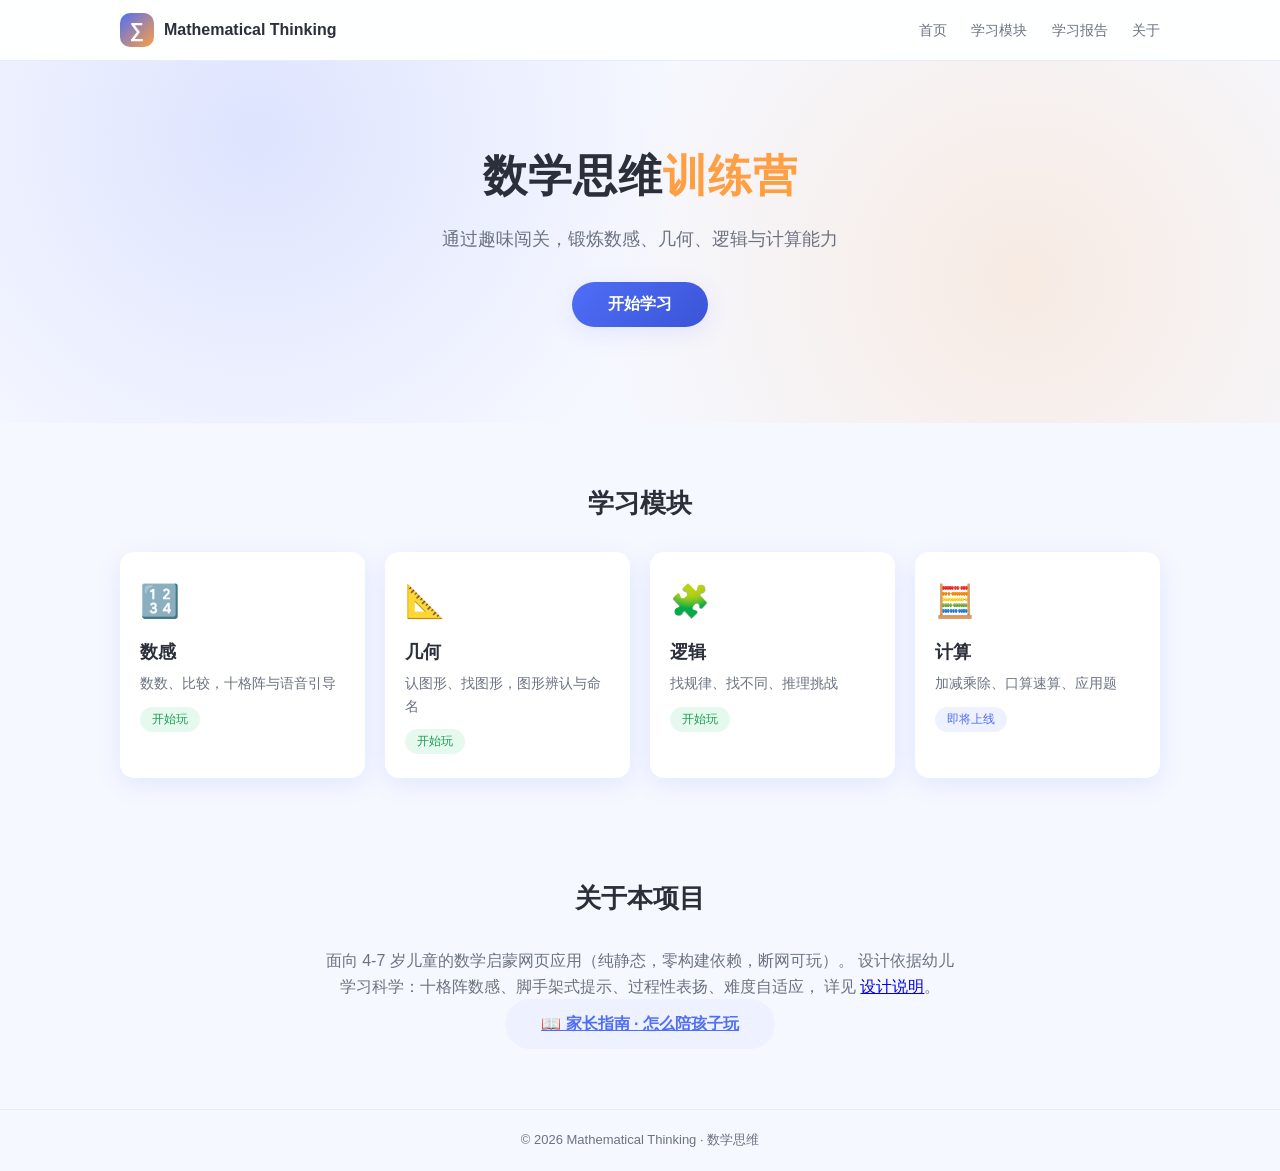
==== index.html @ 92ca5ee2 "新增逻辑模块：找规律（图案ABAB/AABB/ABC + 数字等差递增/递减）/找不同（跨类/近类/灰色属性）/谁最高（传递推理 正向/反向/中间），沿用脚手架阶梯+双星奖励+自适应难度+猫头鹰分级庆" ====
<!DOCTYPE html>
<html lang="zh-CN">
<head>
  <meta charset="UTF-8">
  <meta name="viewport" content="width=device-width, initial-scale=1.0">
  <title>Mathematical Thinking · 数学思维</title>
  <link rel="stylesheet" href="css/style.css">
</head>
<body>
  <header class="site-header">
    <div class="container header-inner">
      <div class="brand">
        <span class="brand-logo">∑</span>
        <span class="brand-name">Mathematical Thinking</span>
      </div>
      <nav class="main-nav">
        <a href="#home">首页</a>
        <a href="#modules">学习模块</a>
        <a href="modules/report.html">学习报告</a>
        <a href="#about">关于</a>
      </nav>
    </div>
  </header>

  <main>
    <!-- 首页 / Hero -->
    <section id="home" class="hero">
      <div class="container">
        <h1 class="hero-title">数学思维<span class="accent">训练营</span></h1>
        <p class="hero-sub">通过趣味闯关，锻炼数感、几何、逻辑与计算能力</p>
        <button class="btn btn-primary" id="btn-start">开始学习</button>
        <p class="hero-tip" id="start-tip"></p>
      </div>
    </section>

    <!-- 学习模块占位 -->
    <section id="modules" class="modules">
      <div class="container">
        <h2 class="section-title">学习模块</h2>
        <div class="card-grid">
          <a class="card card-link" href="modules/number-sense.html">
            <div class="card-icon">🔢</div>
            <h3>数感</h3>
            <p>数数、比较，十格阵与语音引导</p>
            <span class="card-badge card-badge-live">开始玩</span>
          </a>
          <a class="card card-link" href="modules/geometry.html">
            <div class="card-icon">📐</div>
            <h3>几何</h3>
            <p>认图形、找图形，图形辨认与命名</p>
            <span class="card-badge card-badge-live">开始玩</span>
          </a>
          <a class="card card-link" href="modules/logic.html">
            <div class="card-icon">🧩</div>
            <h3>逻辑</h3>
            <p>找规律、找不同、推理挑战</p>
            <span class="card-badge card-badge-live">开始玩</span>
          </a>
          <article class="card">
            <div class="card-icon">🧮</div>
            <h3>计算</h3>
            <p>加减乘除、口算速算、应用题</p>
            <span class="card-badge">即将上线</span>
          </article>
        </div>
      </div>
    </section>

    <!-- 关于 -->
    <section id="about" class="about">
      <div class="container">
        <h2 class="section-title">关于本项目</h2>
        <p class="about-text">
          面向 4-7 岁儿童的数学启蒙网页应用（纯静态，零构建依赖，断网可玩）。
          设计依据幼儿学习科学：十格阵数感、脚手架式提示、过程性表扬、难度自适应，
          详见 <a href="docs/设计说明-幼儿学习科学.md">设计说明</a>。
        </p>
        <p class="about-text">
          <a class="btn btn-ghost" href="modules/guide.html">📖 家长指南 · 怎么陪孩子玩</a>
        </p>
      </div>
    </section>
  </main>

  <footer class="site-footer">
    <div class="container">
      <p>© 2026 Mathematical Thinking · 数学思维</p>
    </div>
  </footer>

  <script src="js/main.js" defer></script>
</body>
</html>
---- css/style.css ----
/* ============================================
   Mathematical Thinking · 数学思维
   纯静态网页应用样式
   ============================================ */

:root {
  --color-bg: #f6f8ff;
  --color-surface: #ffffff;
  --color-primary: #4f6ef7;
  --color-primary-dark: #3a54d6;
  --color-accent: #ff9f43;
  --color-text: #2b2f3a;
  --color-text-light: #6b7280;
  --radius: 14px;
  --shadow: 0 6px 24px rgba(79, 110, 247, 0.12);
  --font-family: "Segoe UI", "PingFang SC", "Microsoft YaHei", sans-serif;
}

* {
  margin: 0;
  padding: 0;
  box-sizing: border-box;
}

html {
  scroll-behavior: smooth;
}

body {
  font-family: var(--font-family);
  color: var(--color-text);
  background: var(--color-bg);
  line-height: 1.6;
}

.container {
  max-width: 1080px;
  margin: 0 auto;
  padding: 0 20px;
}

/* ---------- 头部导航 ---------- */
.site-header {
  position: sticky;
  top: 0;
  z-index: 10;
  background: rgba(255, 255, 255, 0.9);
  backdrop-filter: blur(8px);
  border-bottom: 1px solid #e8ecf8;
}

.header-inner {
  display: flex;
  align-items: center;
  justify-content: space-between;
  height: 60px;
}

.brand {
  display: flex;
  align-items: center;
  gap: 10px;
}

.brand-logo {
  display: inline-flex;
  align-items: center;
  justify-content: center;
  width: 34px;
  height: 34px;
  border-radius: 10px;
  background: linear-gradient(135deg, var(--color-primary), var(--color-accent));
  color: #fff;
  font-size: 20px;
  font-weight: 700;
}

.brand-name {
  font-weight: 700;
  font-size: 16px;
}

.main-nav a {
  margin-left: 20px;
  text-decoration: none;
  color: var(--color-text-light);
  font-size: 14px;
  transition: color 0.2s;
}

.main-nav a:hover {
  color: var(--color-primary);
}

/* ---------- Hero ---------- */
.hero {
  padding: 80px 0 60px;
  background:
    radial-gradient(circle at 20% 20%, rgba(79, 110, 247, 0.15), transparent 40%),
    radial-gradient(circle at 80% 60%, rgba(255, 159, 67, 0.15), transparent 40%);
  text-align: center;
}

.hero-title {
  font-size: 44px;
  letter-spacing: 1px;
}

.hero-title .accent {
  color: var(--color-accent);
}

.hero-sub {
  margin: 14px 0 28px;
  font-size: 18px;
  color: var(--color-text-light);
}

.btn {
  display: inline-block;
  padding: 12px 36px;
  border: none;
  border-radius: 999px;
  font-size: 16px;
  font-weight: 600;
  cursor: pointer;
  transition: transform 0.15s, box-shadow 0.15s;
}

.btn-primary {
  background: linear-gradient(135deg, var(--color-primary), var(--color-primary-dark));
  color: #fff;
  box-shadow: var(--shadow);
}

.btn-primary:hover {
  transform: translateY(-2px);
  box-shadow: 0 10px 28px rgba(79, 110, 247, 0.3);
}

.btn-ghost {
  background: #eef1ff;
  color: var(--color-primary);
}

.btn-ghost:hover {
  background: #e0e6ff;
}

.hero-tip {
  margin-top: 16px;
  font-size: 14px;
  color: var(--color-primary);
  min-height: 1.4em;
}

/* ---------- 模块卡片 ---------- */
.modules {
  padding: 60px 0;
}

.section-title {
  font-size: 26px;
  margin-bottom: 28px;
  text-align: center;
}

.card-grid {
  display: grid;
  grid-template-columns: repeat(auto-fit, minmax(220px, 1fr));
  gap: 20px;
}

.card {
  background: var(--color-surface);
  border-radius: var(--radius);
  padding: 24px 20px;
  box-shadow: var(--shadow);
  transition: transform 0.15s;
}

.card:hover {
  transform: translateY(-4px);
}

.card-icon {
  font-size: 32px;
  margin-bottom: 10px;
}

.card h3 {
  font-size: 18px;
  margin-bottom: 6px;
}

.card p {
  font-size: 14px;
  color: var(--color-text-light);
}

.card-badge {
  display: inline-block;
  margin-top: 12px;
  padding: 3px 12px;
  border-radius: 999px;
  background: #eef1ff;
  color: var(--color-primary);
  font-size: 12px;
}

.card-badge-live {
  background: #e6f9ee;
  color: #1a9d4e;
}

.card-link {
  display: block;
  text-decoration: none;
  color: inherit;
}

/* ---------- 关于 ---------- */
.about {
  padding: 40px 0 60px;
}

.about-text {
  max-width: 640px;
  margin: 0 auto;
  text-align: center;
  color: var(--color-text-light);
}

/* ---------- 页脚 ---------- */
.site-footer {
  border-top: 1px solid #e8ecf8;
  padding: 20px 0;
  text-align: center;
  font-size: 13px;
  color: var(--color-text-light);
}

/* ---------- 响应式 ---------- */
@media (max-width: 640px) {
  .hero-title {
    font-size: 32px;
  }
  .hero {
    padding: 56px 0 40px;
  }
  .main-nav a {
    margin-left: 12px;
    font-size: 13px;
  }
  .brand-name {
    font-size: 14px;
  }
}
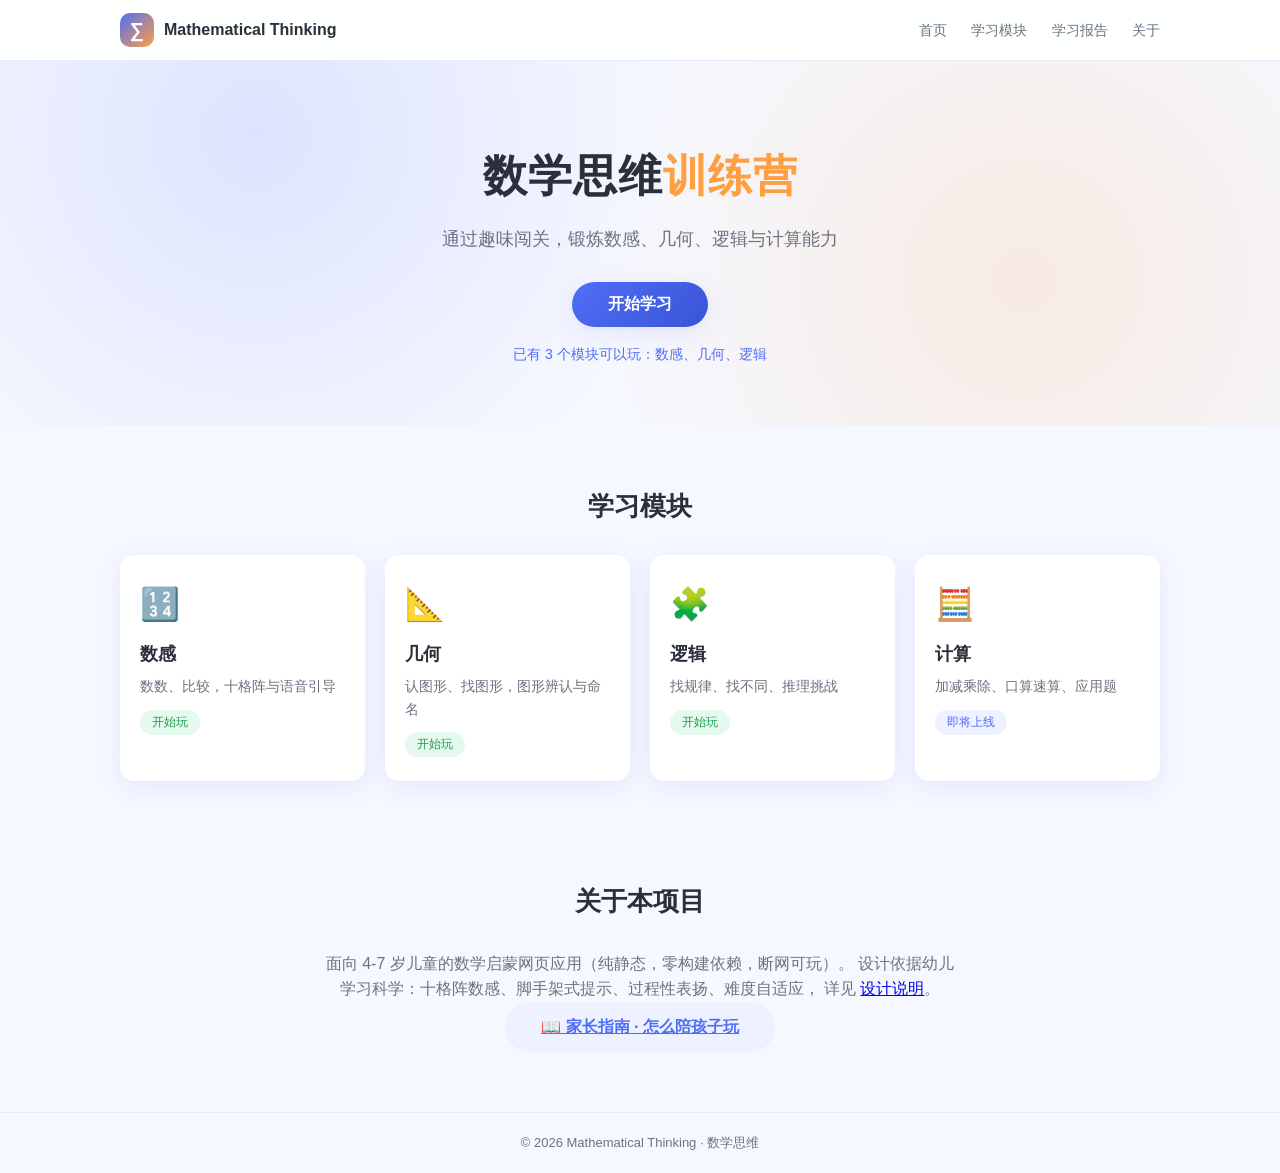
==== commit dd28ad35: "首页 main.js 引用加版本号 ?v=2，强制浏览器绕过旧文件缓存（'开始学习'提示仍是旧版的问题）" ====
--- a/index.html
+++ b/index.html
@@ -88,6 +88,6 @@
     </div>
   </footer>
 
-  <script src="js/main.js" defer></script>
+  <script src="js/main.js?v=2" defer></script>
 </body>
 </html>
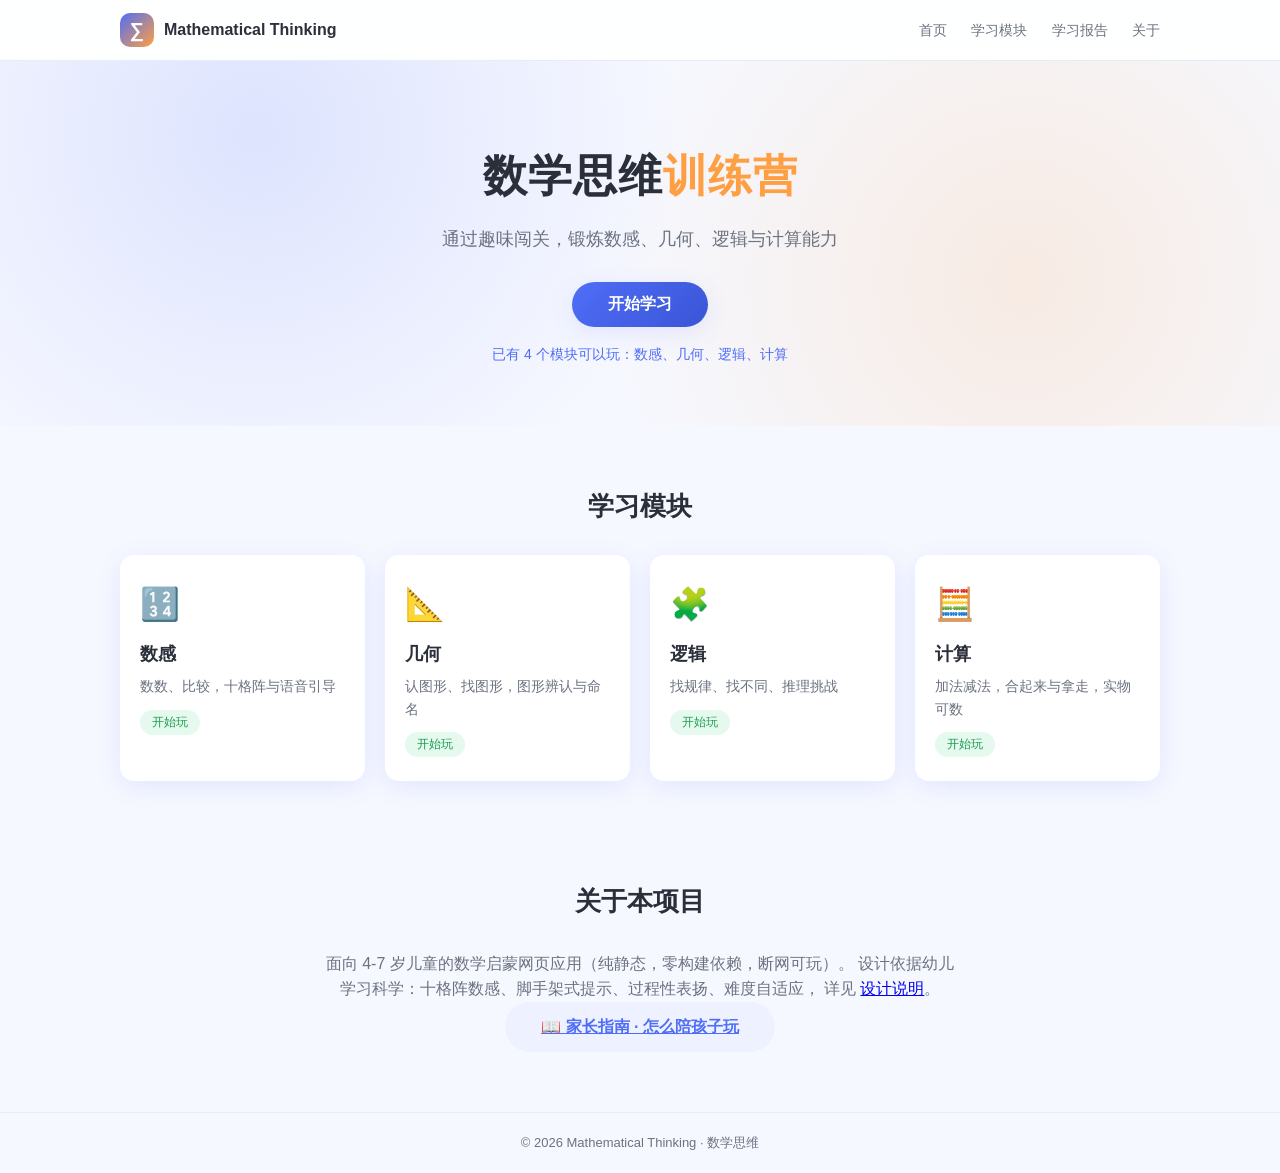
==== commit 6ff1ab65: "新增计算模块：加法（两组合起来数）/减法（划掉拿走数剩余），具体图案+数字同屏（图像层+符号层双通道），提示链引导 count-on，难度 5/10/15 三档自适应，沿用阶梯提示+金星银星+猫头鹰分" ====
--- a/index.html
+++ b/index.html
@@ -56,12 +56,12 @@
             <p>找规律、找不同、推理挑战</p>
             <span class="card-badge card-badge-live">开始玩</span>
           </a>
-          <article class="card">
+          <a class="card card-link" href="modules/calc.html">
             <div class="card-icon">🧮</div>
             <h3>计算</h3>
-            <p>加减乘除、口算速算、应用题</p>
-            <span class="card-badge">即将上线</span>
-          </article>
+            <p>加法减法，合起来与拿走，实物可数</p>
+            <span class="card-badge card-badge-live">开始玩</span>
+          </a>
         </div>
       </div>
     </section>
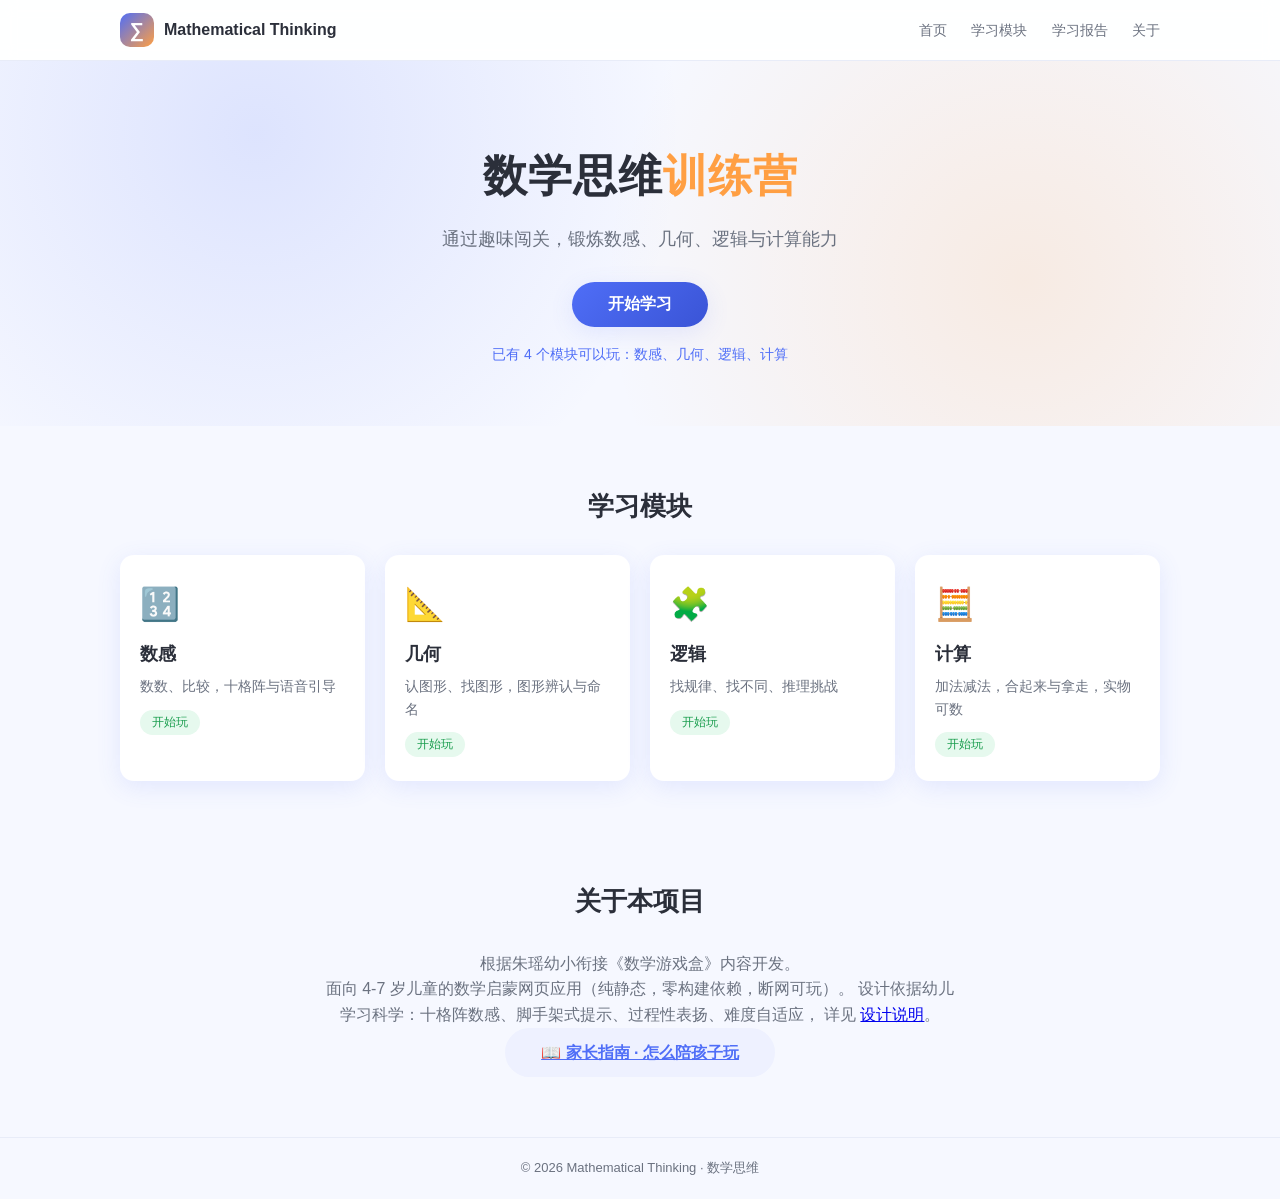
==== commit bb1d346c: "首页关于区增加出处说明：根据朱瑶幼小衔接《数学游戏盒》内容开发" ====
--- a/index.html
+++ b/index.html
@@ -71,6 +71,9 @@
       <div class="container">
         <h2 class="section-title">关于本项目</h2>
         <p class="about-text">
+          根据朱瑶幼小衔接《数学游戏盒》内容开发。
+        </p>
+        <p class="about-text">
           面向 4-7 岁儿童的数学启蒙网页应用（纯静态，零构建依赖，断网可玩）。
           设计依据幼儿学习科学：十格阵数感、脚手架式提示、过程性表扬、难度自适应，
           详见 <a href="docs/设计说明-幼儿学习科学.md">设计说明</a>。
@@ -88,6 +91,6 @@
     </div>
   </footer>
 
-  <script src="js/main.js?v=2" defer></script>
+  <script src="js/main.js?v=3" defer></script>
 </body>
 </html>
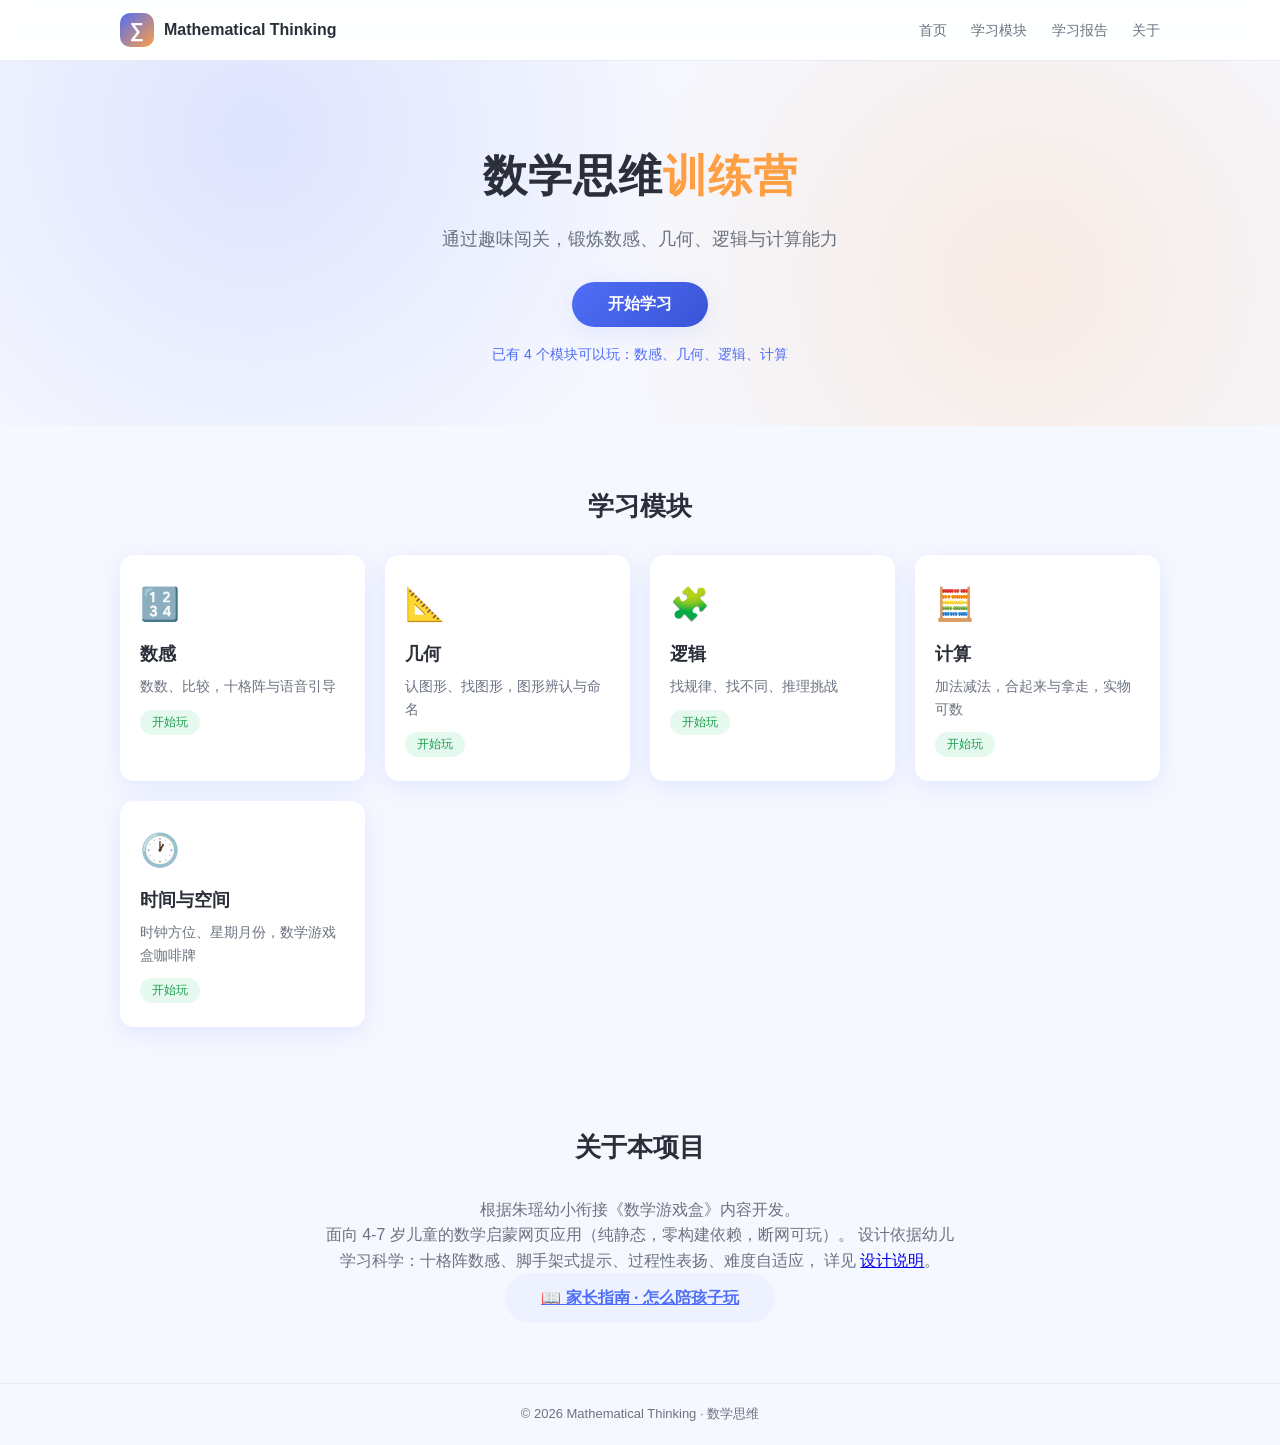
==== commit 33c05776: "新增时间与空间馆（数学游戏盒 P1）：12 张咖啡牌数字化为 8 种玩法——整点时钟（SVG 钟面 1-12 点）/一年四季/上下左右（树·女孩方位）/星期朋友（昨天明天·7 天）/比远近/几排几号（" ====
--- a/index.html
+++ b/index.html
@@ -62,6 +62,12 @@
             <p>加法减法，合起来与拿走，实物可数</p>
             <span class="card-badge card-badge-live">开始玩</span>
           </a>
+          <a class="card card-link" href="modules/time-space.html">
+            <div class="card-icon">🕐</div>
+            <h3>时间与空间</h3>
+            <p>时钟方位、星期月份，数学游戏盒咖啡牌</p>
+            <span class="card-badge card-badge-live">开始玩</span>
+          </a>
         </div>
       </div>
     </section>
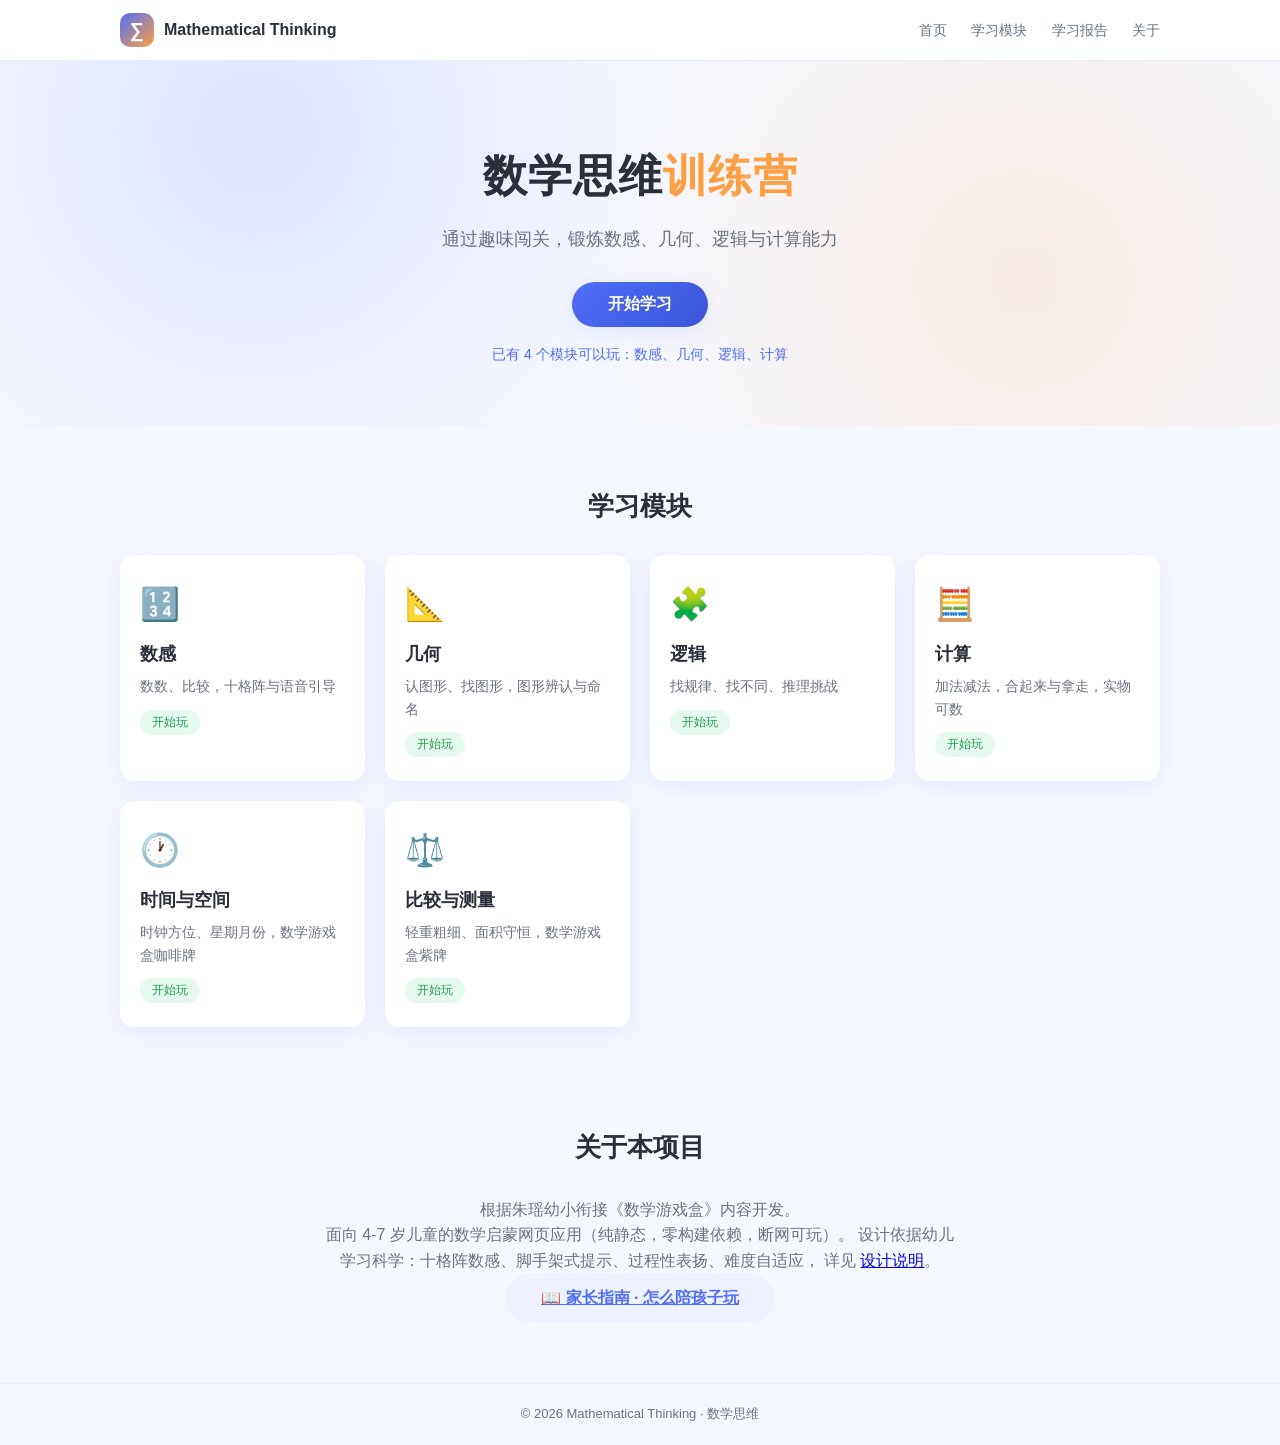
==== commit c26ea6d7: "新增比较与测量馆（数学游戏盒 P2）：10 张紫牌数字化为 8 种玩法——船载重（吃水深比轻重）/一样粗细（三支铅笔）/哪条线短（直线最短）/测量工具（身高·桌子·体温·时间）/面积比较（数格比大小+" ====
--- a/index.html
+++ b/index.html
@@ -68,6 +68,12 @@
             <p>时钟方位、星期月份，数学游戏盒咖啡牌</p>
             <span class="card-badge card-badge-live">开始玩</span>
           </a>
+          <a class="card card-link" href="modules/measure.html">
+            <div class="card-icon">⚖️</div>
+            <h3>比较与测量</h3>
+            <p>轻重粗细、面积守恒，数学游戏盒紫牌</p>
+            <span class="card-badge card-badge-live">开始玩</span>
+          </a>
         </div>
       </div>
     </section>
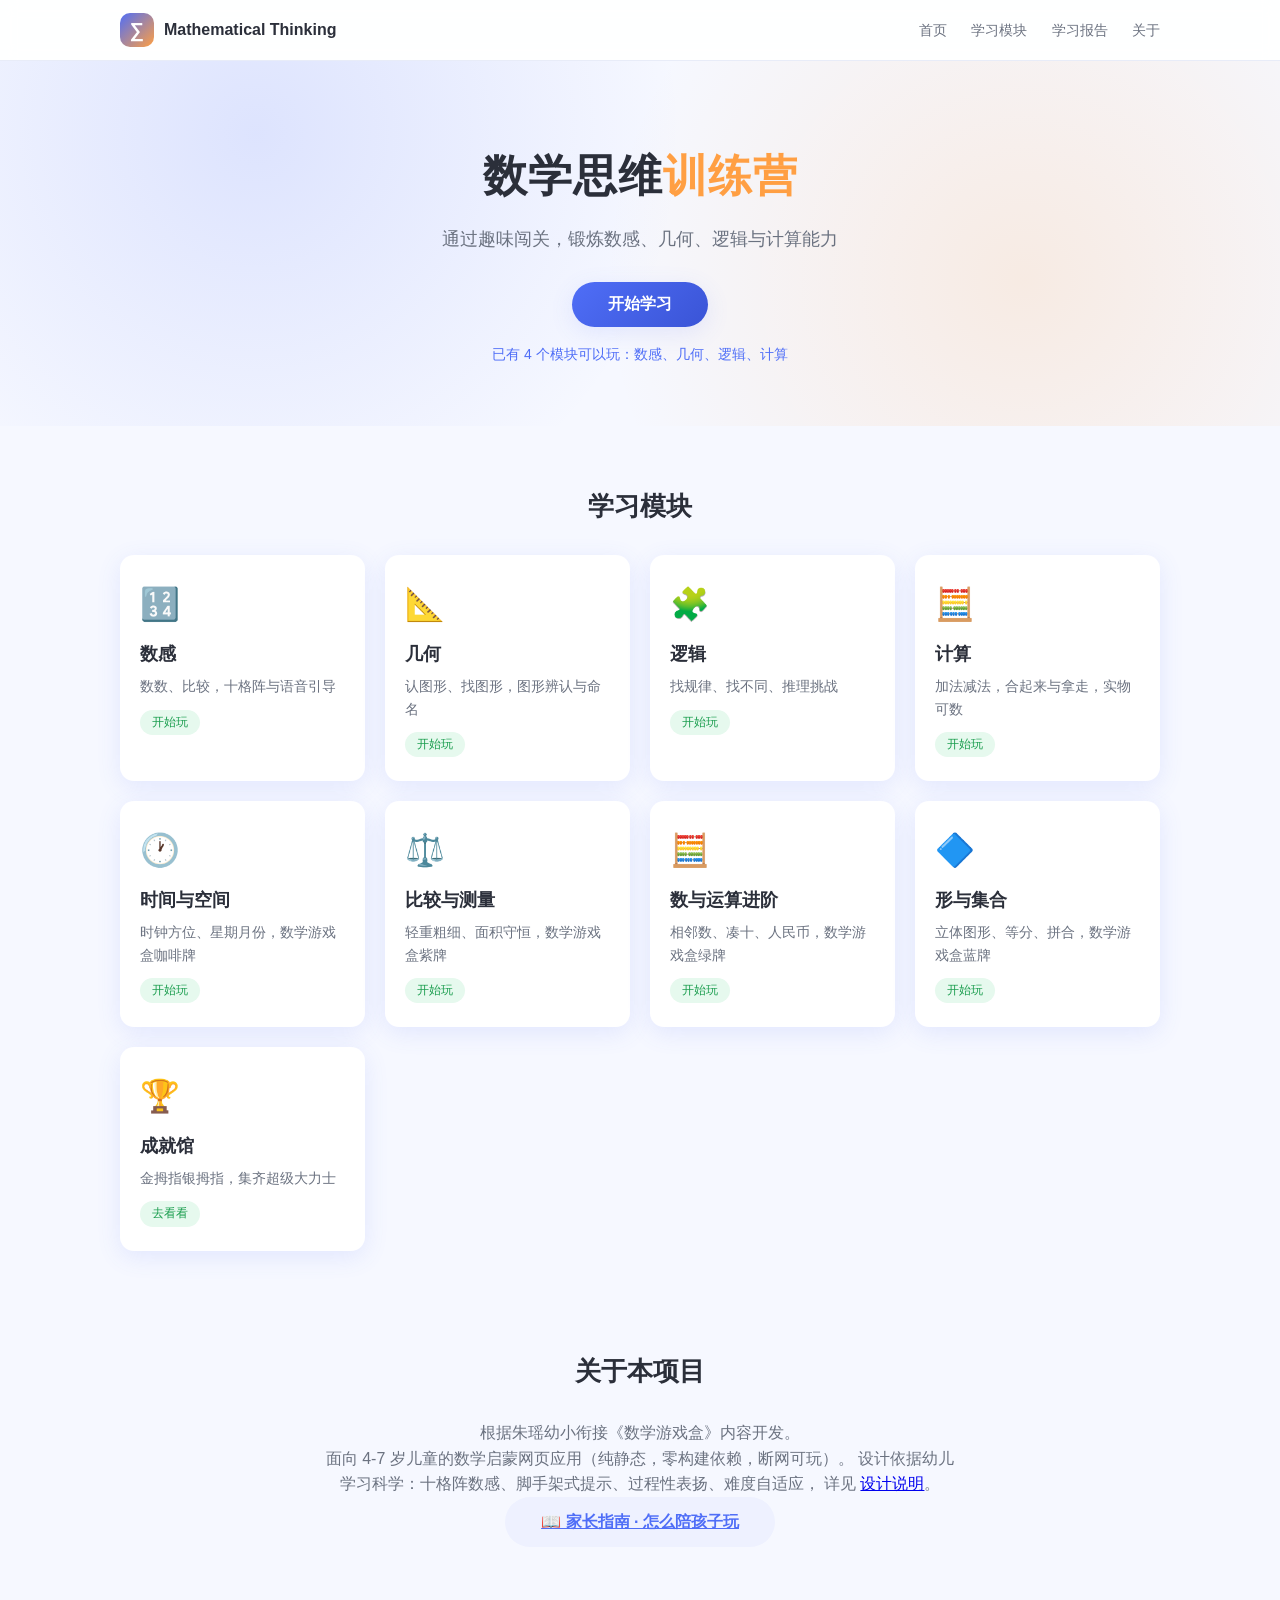
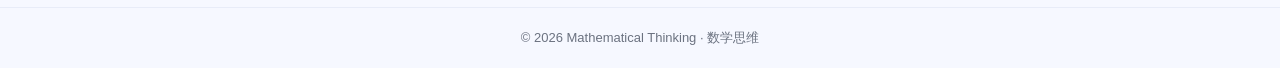
==== commit 0da9a90e: "数学游戏盒数字化 P3+P4+P5 完成：① 数与运算馆 7 玩法（相邻数/单数双数/凑成10·十格阵/按群数/认识人民币/缺了几/代数推理🍎+🍎=6）；② 形与集合馆 6 玩法（立体图形/等分·SV" ====
--- a/index.html
+++ b/index.html
@@ -74,6 +74,24 @@
             <p>轻重粗细、面积守恒，数学游戏盒紫牌</p>
             <span class="card-badge card-badge-live">开始玩</span>
           </a>
+          <a class="card card-link" href="modules/number-hall.html">
+            <div class="card-icon">🧮</div>
+            <h3>数与运算进阶</h3>
+            <p>相邻数、凑十、人民币，数学游戏盒绿牌</p>
+            <span class="card-badge card-badge-live">开始玩</span>
+          </a>
+          <a class="card card-link" href="modules/shape-hall.html">
+            <div class="card-icon">🔷</div>
+            <h3>形与集合</h3>
+            <p>立体图形、等分、拼合，数学游戏盒蓝牌</p>
+            <span class="card-badge card-badge-live">开始玩</span>
+          </a>
+          <a class="card card-link" href="modules/achievement.html">
+            <div class="card-icon">🏆</div>
+            <h3>成就馆</h3>
+            <p>金拇指银拇指，集齐超级大力士</p>
+            <span class="card-badge card-badge-live">去看看</span>
+          </a>
         </div>
       </div>
     </section>
